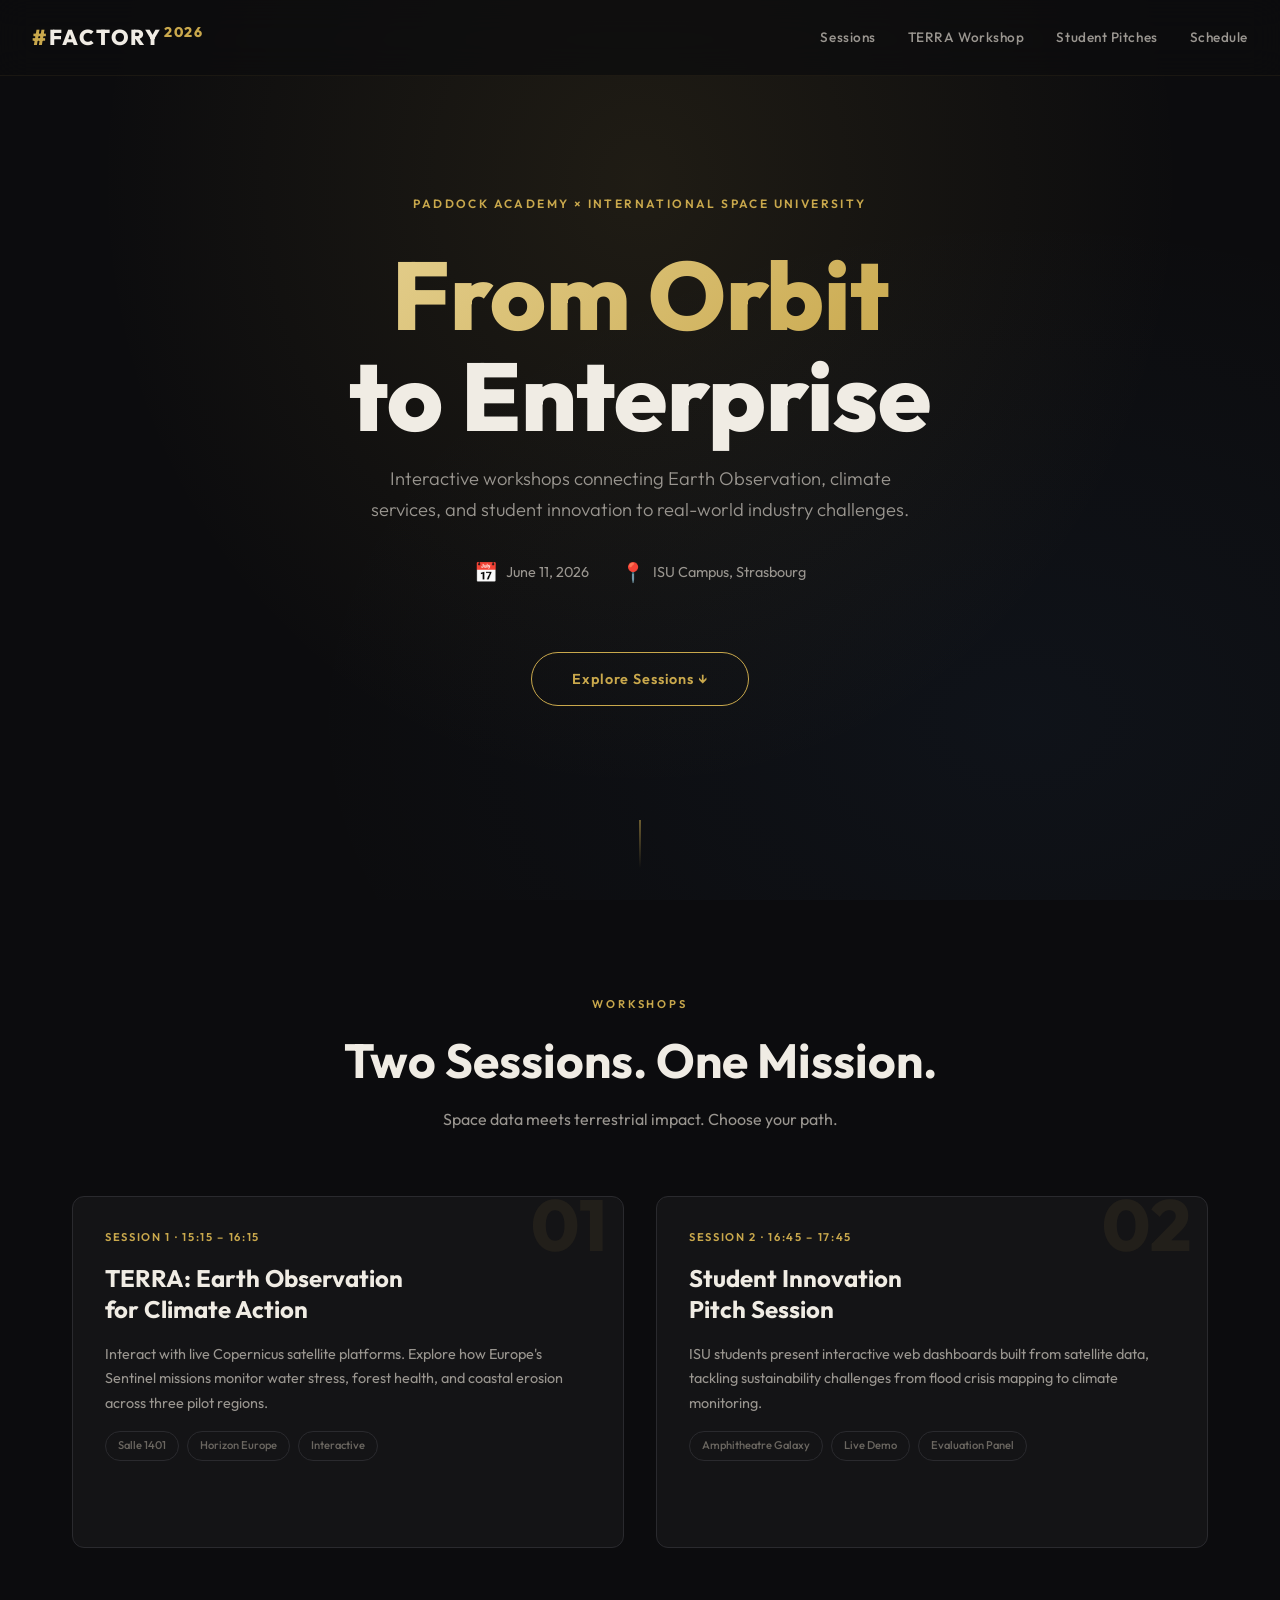
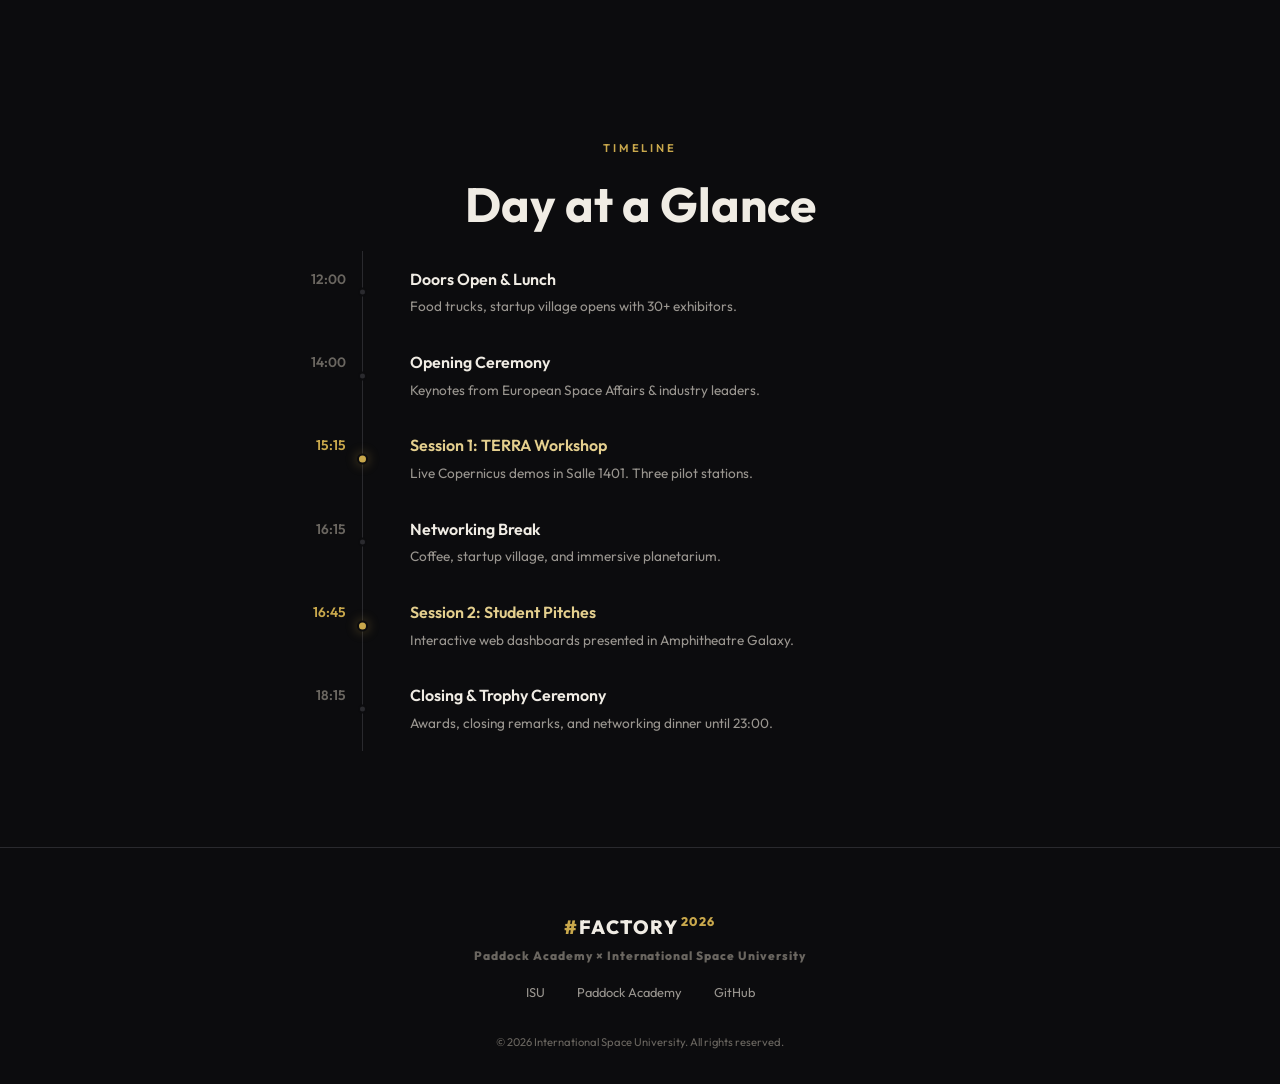
==== index.html @ d9ef0652 "Initial skeleton: landing page + TERRA + Student Pitches presentations" ====
<!DOCTYPE html>
<html lang="en">
<head>
    <meta charset="UTF-8">
    <meta name="viewport" content="width=device-width, initial-scale=1.0">
    <meta name="description" content="Factory 2026 ISU Workshops: TERRA Earth Observation & Student Innovation Pitches at Paddock Academy, Strasbourg">
    <title>Factory 2026 | ISU Workshops</title>
    <link rel="preconnect" href="https://fonts.googleapis.com">
    <link rel="preconnect" href="https://fonts.gstatic.com" crossorigin>
    <link href="https://fonts.googleapis.com/css2?family=Outfit:wght@300;400;500;600;700;800&display=swap" rel="stylesheet">
    <link rel="stylesheet" href="style.css">
</head>
<body>

    <!-- ═══════════════════════════════════════════ -->
    <!-- HERO / LANDING                              -->
    <!-- ═══════════════════════════════════════════ -->
    <header id="hero">
        <div class="hero-overlay"></div>
        <nav class="top-nav">
            <div class="nav-brand">
                <span class="brand-hash">#</span>FACTORY<span class="brand-year">2026</span>
            </div>
            <ul class="nav-links">
                <li><a href="#sessions">Sessions</a></li>
                <li><a href="#terra">TERRA Workshop</a></li>
                <li><a href="#pitches">Student Pitches</a></li>
                <li><a href="#schedule">Schedule</a></li>
            </ul>
        </nav>
        <div class="hero-content">
            <p class="hero-tag">PADDOCK ACADEMY &times; INTERNATIONAL SPACE UNIVERSITY</p>
            <h1 class="hero-title">
                <span class="title-line-1">From Orbit</span>
                <span class="title-line-2">to Enterprise</span>
            </h1>
            <p class="hero-subtitle">
                Interactive workshops connecting Earth Observation, climate services, and student innovation to real-world industry challenges.
            </p>
            <div class="hero-meta">
                <div class="meta-item">
                    <span class="meta-icon">📅</span>
                    <span>June 11, 2026</span>
                </div>
                <div class="meta-item">
                    <span class="meta-icon">📍</span>
                    <span>ISU Campus, Strasbourg</span>
                </div>
            </div>
            <a href="#sessions" class="hero-cta">Explore Sessions &darr;</a>
        </div>
        <div class="hero-scroll-indicator">
            <div class="scroll-line"></div>
        </div>
    </header>

    <!-- ═══════════════════════════════════════════ -->
    <!-- SESSION CARDS                               -->
    <!-- ═══════════════════════════════════════════ -->
    <section id="sessions" class="sessions-section">
        <div class="container">
            <p class="section-tag">Workshops</p>
            <h2 class="section-title">Two Sessions. One Mission.</h2>
            <p class="section-desc">Space data meets terrestrial impact. Choose your path.</p>

            <div class="session-grid">
                <!-- Session 1: TERRA -->
                <a href="terra.html" class="session-card" id="card-terra">
                    <div class="card-number">01</div>
                    <div class="card-badge">Session 1 &middot; 15:15 &ndash; 16:15</div>
                    <h3 class="card-title">TERRA: Earth Observation<br>for Climate Action</h3>
                    <p class="card-desc">
                        Interact with live Copernicus satellite platforms. Explore how Europe's Sentinel missions monitor water stress, forest health, and coastal erosion across three pilot regions.
                    </p>
                    <div class="card-details">
                        <span class="detail-chip">Salle 1401</span>
                        <span class="detail-chip">Horizon Europe</span>
                        <span class="detail-chip">Interactive</span>
                    </div>
                    <div class="card-arrow">&rarr;</div>
                </a>

                <!-- Session 2: Student Pitches -->
                <a href="pitches.html" class="session-card" id="card-pitches">
                    <div class="card-number">02</div>
                    <div class="card-badge">Session 2 &middot; 16:45 &ndash; 17:45</div>
                    <h3 class="card-title">Student Innovation<br>Pitch Session</h3>
                    <p class="card-desc">
                        ISU students present interactive web dashboards built from satellite data, tackling sustainability challenges from flood crisis mapping to climate monitoring.
                    </p>
                    <div class="card-details">
                        <span class="detail-chip">Amphitheatre Galaxy</span>
                        <span class="detail-chip">Live Demo</span>
                        <span class="detail-chip">Evaluation Panel</span>
                    </div>
                    <div class="card-arrow">&rarr;</div>
                </a>
            </div>
        </div>
    </section>

    <!-- ═══════════════════════════════════════════ -->
    <!-- SCHEDULE                                    -->
    <!-- ═══════════════════════════════════════════ -->
    <section id="schedule" class="schedule-section">
        <div class="container">
            <p class="section-tag">Timeline</p>
            <h2 class="section-title">Day at a Glance</h2>

            <div class="timeline">
                <div class="timeline-item">
                    <div class="tl-time">12:00</div>
                    <div class="tl-content">
                        <h4>Doors Open &amp; Lunch</h4>
                        <p>Food trucks, startup village opens with 30+ exhibitors.</p>
                    </div>
                </div>
                <div class="timeline-item">
                    <div class="tl-time">14:00</div>
                    <div class="tl-content">
                        <h4>Opening Ceremony</h4>
                        <p>Keynotes from European Space Affairs &amp; industry leaders.</p>
                    </div>
                </div>
                <div class="timeline-item active">
                    <div class="tl-time">15:15</div>
                    <div class="tl-content">
                        <h4>Session 1: TERRA Workshop</h4>
                        <p>Live Copernicus demos in Salle 1401. Three pilot stations.</p>
                    </div>
                </div>
                <div class="timeline-item">
                    <div class="tl-time">16:15</div>
                    <div class="tl-content">
                        <h4>Networking Break</h4>
                        <p>Coffee, startup village, and immersive planetarium.</p>
                    </div>
                </div>
                <div class="timeline-item active">
                    <div class="tl-time">16:45</div>
                    <div class="tl-content">
                        <h4>Session 2: Student Pitches</h4>
                        <p>Interactive web dashboards presented in Amphitheatre Galaxy.</p>
                    </div>
                </div>
                <div class="timeline-item">
                    <div class="tl-time">18:15</div>
                    <div class="tl-content">
                        <h4>Closing &amp; Trophy Ceremony</h4>
                        <p>Awards, closing remarks, and networking dinner until 23:00.</p>
                    </div>
                </div>
            </div>
        </div>
    </section>

    <!-- ═══════════════════════════════════════════ -->
    <!-- FOOTER                                      -->
    <!-- ═══════════════════════════════════════════ -->
    <footer class="site-footer">
        <div class="container footer-inner">
            <div class="footer-brand">
                <span class="brand-hash">#</span>FACTORY<span class="brand-year">2026</span>
                <p class="footer-sub">Paddock Academy &times; International Space University</p>
            </div>
            <div class="footer-links">
                <a href="https://www.isunet.edu" target="_blank" rel="noopener">ISU</a>
                <a href="https://paddock-academy.eu" target="_blank" rel="noopener">Paddock Academy</a>
                <a href="https://github.com/sounny/factory26" target="_blank" rel="noopener">GitHub</a>
            </div>
            <p class="footer-copy">&copy; 2026 International Space University. All rights reserved.</p>
        </div>
    </footer>

    <script src="main.js"></script>
</body>
</html>
---- style.css ----
/* ══════════════════════════════════════════════════════════════
   Factory 2026 – Design System
   Inspired by Paddock Academy: dark, gold, modern, bold
   ══════════════════════════════════════════════════════════════ */

/* ── TOKENS ─────────────────────────────────────────────────── */
:root {
    /* Palette */
    --gold:        #c9a84c;
    --gold-light:  #e4cf8e;
    --gold-bright: #f5d96e;
    --amber:       #d4a937;
    --dark:        #0c0c0e;
    --dark-card:   #141416;
    --dark-surface:#1a1a1e;
    --dark-border: #2a2a2e;
    --text-primary:#f0ece4;
    --text-muted:  #9a9690;
    --text-dim:    #6a6660;
    --accent-blue: #4a8fe7;

    /* Typography */
    --font: 'Outfit', system-ui, -apple-system, sans-serif;

    /* Spacing */
    --space-xs: .5rem;
    --space-sm: 1rem;
    --space-md: 2rem;
    --space-lg: 4rem;
    --space-xl: 6rem;

    /* Radius */
    --radius: 12px;
    --radius-sm: 8px;

    /* Transitions */
    --ease: cubic-bezier(.4, 0, .2, 1);
    --speed: 320ms;
}

/* ── RESET & BASE ───────────────────────────────────────────── */
*, *::before, *::after { box-sizing: border-box; margin: 0; padding: 0; }

html {
    scroll-behavior: smooth;
    font-size: 16px;
    -webkit-font-smoothing: antialiased;
}

body {
    font-family: var(--font);
    background: var(--dark);
    color: var(--text-primary);
    line-height: 1.6;
    overflow-x: hidden;
}

a { color: inherit; text-decoration: none; }
ul { list-style: none; }

.container {
    max-width: 1200px;
    margin: 0 auto;
    padding: 0 var(--space-md);
}

/* ── NAVIGATION ─────────────────────────────────────────────── */
.top-nav {
    position: fixed;
    top: 0; left: 0; right: 0;
    z-index: 100;
    display: flex;
    align-items: center;
    justify-content: space-between;
    padding: 1.25rem var(--space-md);
    background: rgba(12, 12, 14, .75);
    backdrop-filter: blur(16px);
    -webkit-backdrop-filter: blur(16px);
    border-bottom: 1px solid rgba(201, 168, 76, .08);
    transition: background var(--speed) var(--ease);
}

.nav-brand {
    font-size: 1.35rem;
    font-weight: 800;
    letter-spacing: .08em;
    color: var(--text-primary);
}

.brand-hash {
    color: var(--gold);
    font-weight: 800;
}

.brand-year {
    color: var(--gold);
    font-size: .65em;
    vertical-align: super;
    margin-left: 2px;
}

.nav-links {
    display: flex;
    gap: var(--space-md);
}

.nav-links a {
    font-size: .85rem;
    font-weight: 500;
    color: var(--text-muted);
    letter-spacing: .04em;
    transition: color var(--speed) var(--ease);
    position: relative;
}

.nav-links a::after {
    content: '';
    position: absolute;
    bottom: -4px; left: 0;
    width: 0; height: 2px;
    background: var(--gold);
    transition: width var(--speed) var(--ease);
}

.nav-links a:hover { color: var(--gold-light); }
.nav-links a:hover::after { width: 100%; }

/* ── HERO ───────────────────────────────────────────────────── */
#hero {
    position: relative;
    min-height: 100vh;
    display: flex;
    flex-direction: column;
    align-items: center;
    justify-content: center;
    text-align: center;
    padding: var(--space-xl) var(--space-md);
    background:
        radial-gradient(ellipse at 50% 20%, rgba(201, 168, 76, .10) 0%, transparent 60%),
        radial-gradient(ellipse at 80% 80%, rgba(74, 143, 231, .05) 0%, transparent 50%),
        var(--dark);
    overflow: hidden;
}

.hero-overlay {
    position: absolute;
    inset: 0;
    background: url('data:image/svg+xml,<svg xmlns="http://www.w3.org/2000/svg" viewBox="0 0 100 100"><circle cx="50" cy="50" r="0.4" fill="%23c9a84c" opacity="0.15"/></svg>') repeat;
    background-size: 30px 30px;
    opacity: .4;
    animation: drift 60s linear infinite;
}

@keyframes drift {
    from { transform: translateY(0); }
    to   { transform: translateY(-30px); }
}

.hero-content {
    position: relative;
    z-index: 2;
    max-width: 800px;
}

.hero-tag {
    font-size: .75rem;
    font-weight: 600;
    letter-spacing: .2em;
    color: var(--gold);
    margin-bottom: var(--space-md);
    text-transform: uppercase;
}

.hero-title {
    font-size: clamp(3rem, 8vw, 6rem);
    font-weight: 800;
    line-height: 1.05;
    margin-bottom: var(--space-sm);
}

.title-line-1 {
    display: block;
    background: linear-gradient(135deg, var(--gold-light), var(--gold));
    -webkit-background-clip: text;
    -webkit-text-fill-color: transparent;
    background-clip: text;
}

.title-line-2 {
    display: block;
    color: var(--text-primary);
}

.hero-subtitle {
    font-size: 1.15rem;
    font-weight: 300;
    color: var(--text-muted);
    max-width: 560px;
    margin: 0 auto var(--space-md);
    line-height: 1.7;
}

.hero-meta {
    display: flex;
    gap: var(--space-md);
    justify-content: center;
    margin-bottom: var(--space-lg);
}

.meta-item {
    display: flex;
    align-items: center;
    gap: var(--space-xs);
    font-size: .9rem;
    color: var(--text-muted);
}

.meta-icon { font-size: 1.2rem; }

.hero-cta {
    display: inline-block;
    padding: .9rem 2.5rem;
    border: 1px solid var(--gold);
    border-radius: 50px;
    font-size: .9rem;
    font-weight: 600;
    letter-spacing: .06em;
    color: var(--gold);
    transition: all var(--speed) var(--ease);
}

.hero-cta:hover {
    background: var(--gold);
    color: var(--dark);
    transform: translateY(-2px);
    box-shadow: 0 8px 30px rgba(201, 168, 76, .25);
}

.hero-scroll-indicator {
    position: absolute;
    bottom: 2rem;
    left: 50%;
    transform: translateX(-50%);
}

.scroll-line {
    width: 1px;
    height: 48px;
    background: linear-gradient(to bottom, var(--gold), transparent);
    animation: pulse-line 2s ease-in-out infinite;
}

@keyframes pulse-line {
    0%, 100% { opacity: .3; transform: scaleY(1); }
    50%      { opacity: 1;  transform: scaleY(1.3); }
}

/* ── SECTION COMMON ─────────────────────────────────────────── */
.section-tag {
    font-size: .7rem;
    font-weight: 600;
    letter-spacing: .25em;
    text-transform: uppercase;
    color: var(--gold);
    margin-bottom: var(--space-xs);
}

.section-title {
    font-size: clamp(2rem, 4vw, 3rem);
    font-weight: 700;
    margin-bottom: var(--space-xs);
}

.section-desc {
    font-size: 1rem;
    color: var(--text-muted);
    margin-bottom: var(--space-lg);
}

/* ── SESSION CARDS ──────────────────────────────────────────── */
.sessions-section {
    padding: var(--space-xl) 0;
    text-align: center;
}

.session-grid {
    display: grid;
    grid-template-columns: repeat(auto-fit, minmax(360px, 1fr));
    gap: var(--space-md);
    text-align: left;
}

.session-card {
    position: relative;
    display: flex;
    flex-direction: column;
    padding: var(--space-md);
    background: var(--dark-card);
    border: 1px solid var(--dark-border);
    border-radius: var(--radius);
    overflow: hidden;
    transition: all var(--speed) var(--ease);
    cursor: pointer;
}

.session-card::before {
    content: '';
    position: absolute;
    top: 0; left: 0; right: 0;
    height: 3px;
    background: linear-gradient(90deg, var(--gold), var(--amber));
    transform: scaleX(0);
    transform-origin: left;
    transition: transform var(--speed) var(--ease);
}

.session-card:hover {
    border-color: var(--gold);
    transform: translateY(-4px);
    box-shadow:
        0 12px 40px rgba(0,0,0,.4),
        0 0 60px rgba(201, 168, 76, .06);
}

.session-card:hover::before { transform: scaleX(1); }

.card-number {
    font-size: 4.5rem;
    font-weight: 800;
    line-height: 1;
    color: rgba(201, 168, 76, .08);
    position: absolute;
    top: -8px; right: 16px;
    pointer-events: none;
    transition: color var(--speed) var(--ease);
}

.session-card:hover .card-number { color: rgba(201, 168, 76, .15); }

.card-badge {
    font-size: .7rem;
    font-weight: 600;
    letter-spacing: .15em;
    text-transform: uppercase;
    color: var(--gold);
    margin-bottom: var(--space-sm);
}

.card-title {
    font-size: 1.5rem;
    font-weight: 700;
    line-height: 1.3;
    margin-bottom: var(--space-sm);
}

.card-desc {
    font-size: .9rem;
    color: var(--text-muted);
    line-height: 1.7;
    flex: 1;
    margin-bottom: var(--space-sm);
}

.card-details {
    display: flex;
    flex-wrap: wrap;
    gap: var(--space-xs);
    margin-bottom: var(--space-sm);
}

.detail-chip {
    font-size: .7rem;
    font-weight: 500;
    padding: .3rem .75rem;
    border: 1px solid var(--dark-border);
    border-radius: 50px;
    color: var(--text-dim);
    transition: all var(--speed) var(--ease);
}

.session-card:hover .detail-chip {
    border-color: rgba(201, 168, 76, .3);
    color: var(--gold-light);
}

.card-arrow {
    font-size: 1.5rem;
    color: var(--gold);
    opacity: 0;
    transform: translateX(-8px);
    transition: all var(--speed) var(--ease);
    align-self: flex-end;
}

.session-card:hover .card-arrow {
    opacity: 1;
    transform: translateX(0);
}

/* ── SCHEDULE / TIMELINE ────────────────────────────────────── */
.schedule-section {
    padding: var(--space-xl) 0;
    text-align: center;
}

.timeline {
    position: relative;
    max-width: 700px;
    margin: 0 auto;
    text-align: left;
}

.timeline::before {
    content: '';
    position: absolute;
    left: 72px;
    top: 0; bottom: 0;
    width: 1px;
    background: var(--dark-border);
}

.timeline-item {
    display: flex;
    gap: var(--space-md);
    padding: var(--space-sm) 0;
    position: relative;
}

.timeline-item::after {
    content: '';
    position: absolute;
    left: 68px;
    top: 50%;
    transform: translateY(-50%);
    width: 9px; height: 9px;
    border-radius: 50%;
    background: var(--dark-border);
    border: 2px solid var(--dark);
    transition: all var(--speed) var(--ease);
}

.timeline-item.active::after {
    background: var(--gold);
    box-shadow: 0 0 12px rgba(201, 168, 76, .4);
    width: 11px; height: 11px;
    left: 67px;
}

.tl-time {
    flex: 0 0 56px;
    font-size: .85rem;
    font-weight: 600;
    color: var(--text-dim);
    text-align: right;
    padding-top: 2px;
}

.timeline-item.active .tl-time { color: var(--gold); }

.tl-content {
    padding-left: var(--space-md);
}

.tl-content h4 {
    font-size: 1rem;
    font-weight: 600;
    margin-bottom: 4px;
}

.timeline-item.active .tl-content h4 { color: var(--gold-light); }

.tl-content p {
    font-size: .85rem;
    color: var(--text-muted);
}

/* ── FOOTER ─────────────────────────────────────────────────── */
.site-footer {
    padding: var(--space-lg) 0 var(--space-md);
    border-top: 1px solid var(--dark-border);
}

.footer-inner {
    display: flex;
    flex-direction: column;
    align-items: center;
    gap: var(--space-sm);
    text-align: center;
}

.footer-brand {
    font-size: 1.2rem;
    font-weight: 800;
    letter-spacing: .08em;
}

.footer-sub {
    font-size: .75rem;
    color: var(--text-dim);
    margin-top: 4px;
    letter-spacing: .08em;
}

.footer-links {
    display: flex;
    gap: var(--space-md);
}

.footer-links a {
    font-size: .8rem;
    color: var(--text-muted);
    transition: color var(--speed) var(--ease);
}

.footer-links a:hover { color: var(--gold); }

.footer-copy {
    font-size: .7rem;
    color: var(--text-dim);
    margin-top: var(--space-sm);
}

/* ── RESPONSIVE ─────────────────────────────────────────────── */
@media (max-width: 768px) {
    .nav-links { display: none; }

    .hero-meta {
        flex-direction: column;
        gap: var(--space-xs);
    }

    .session-grid {
        grid-template-columns: 1fr;
    }

    .timeline::before { left: 52px; }
    .timeline-item::after { left: 48px; }
    .timeline-item.active::after { left: 47px; }
    .tl-time { flex: 0 0 40px; font-size: .8rem; }
}
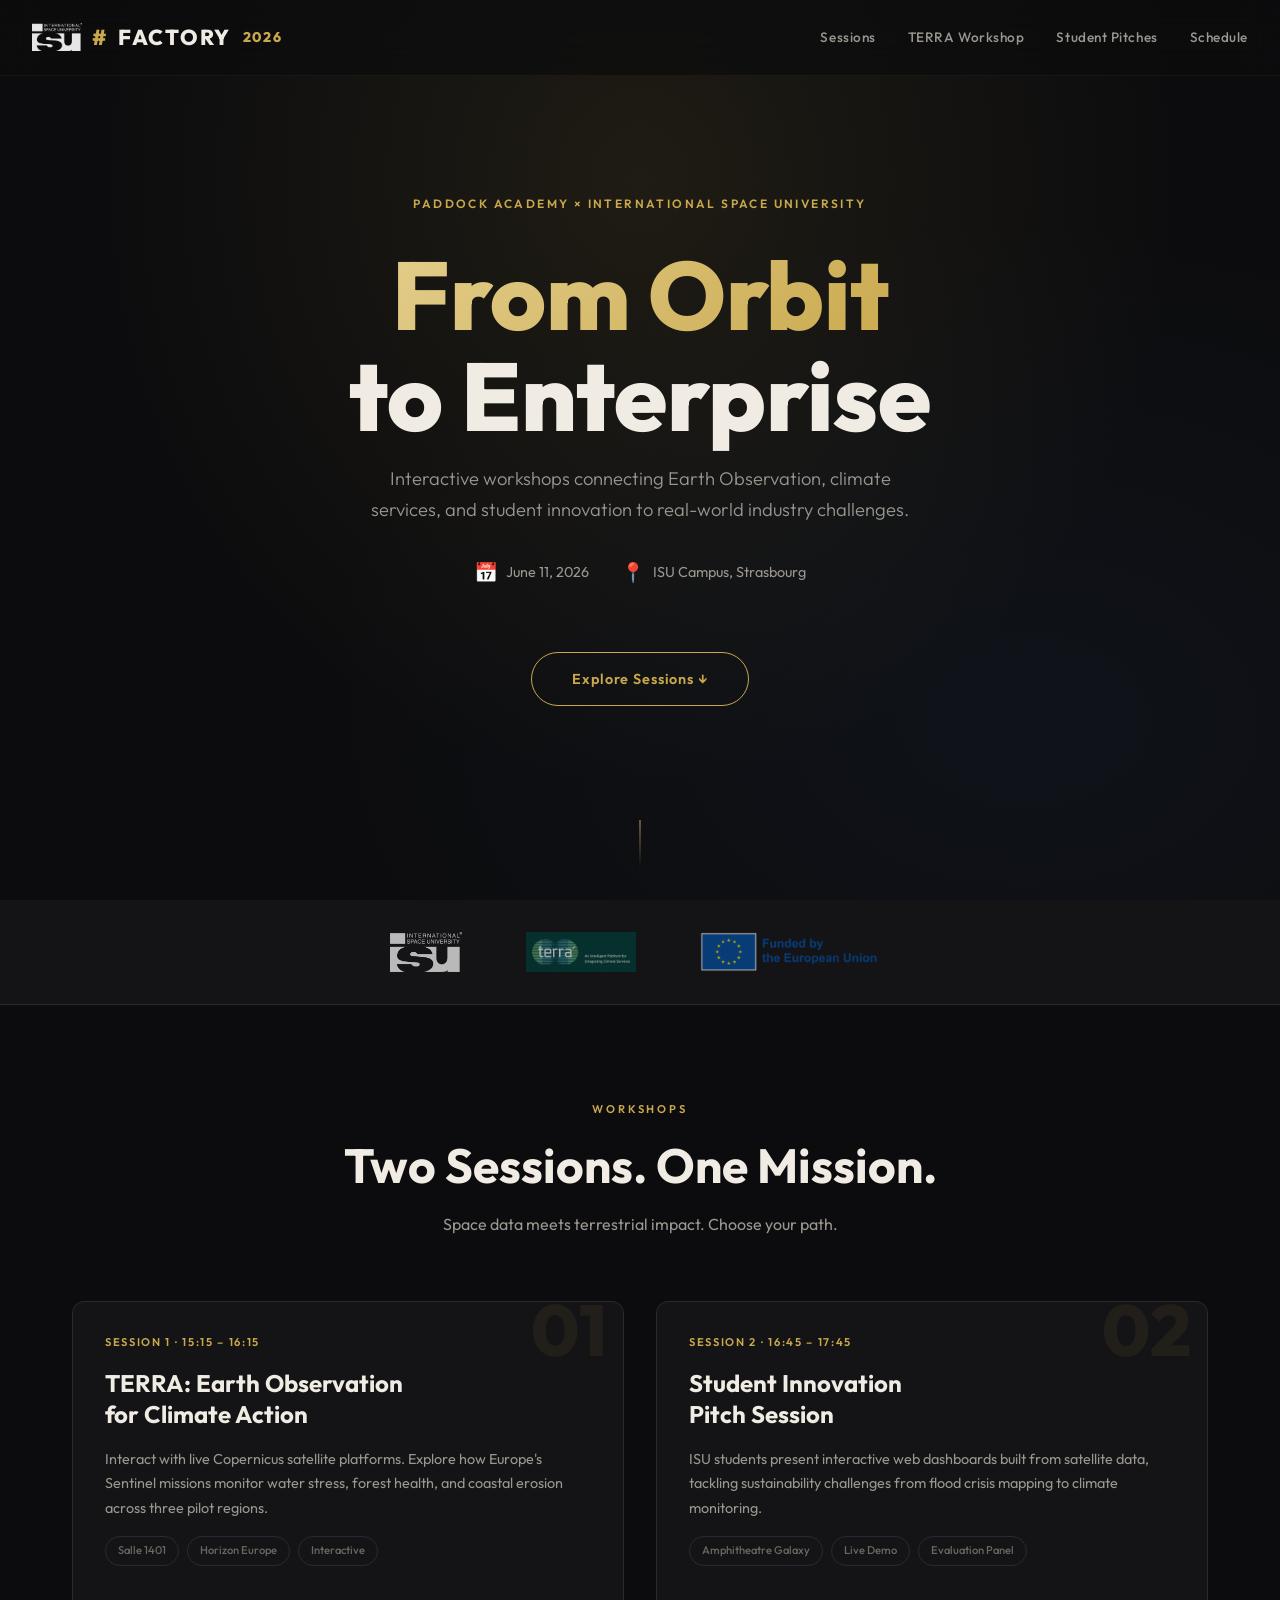
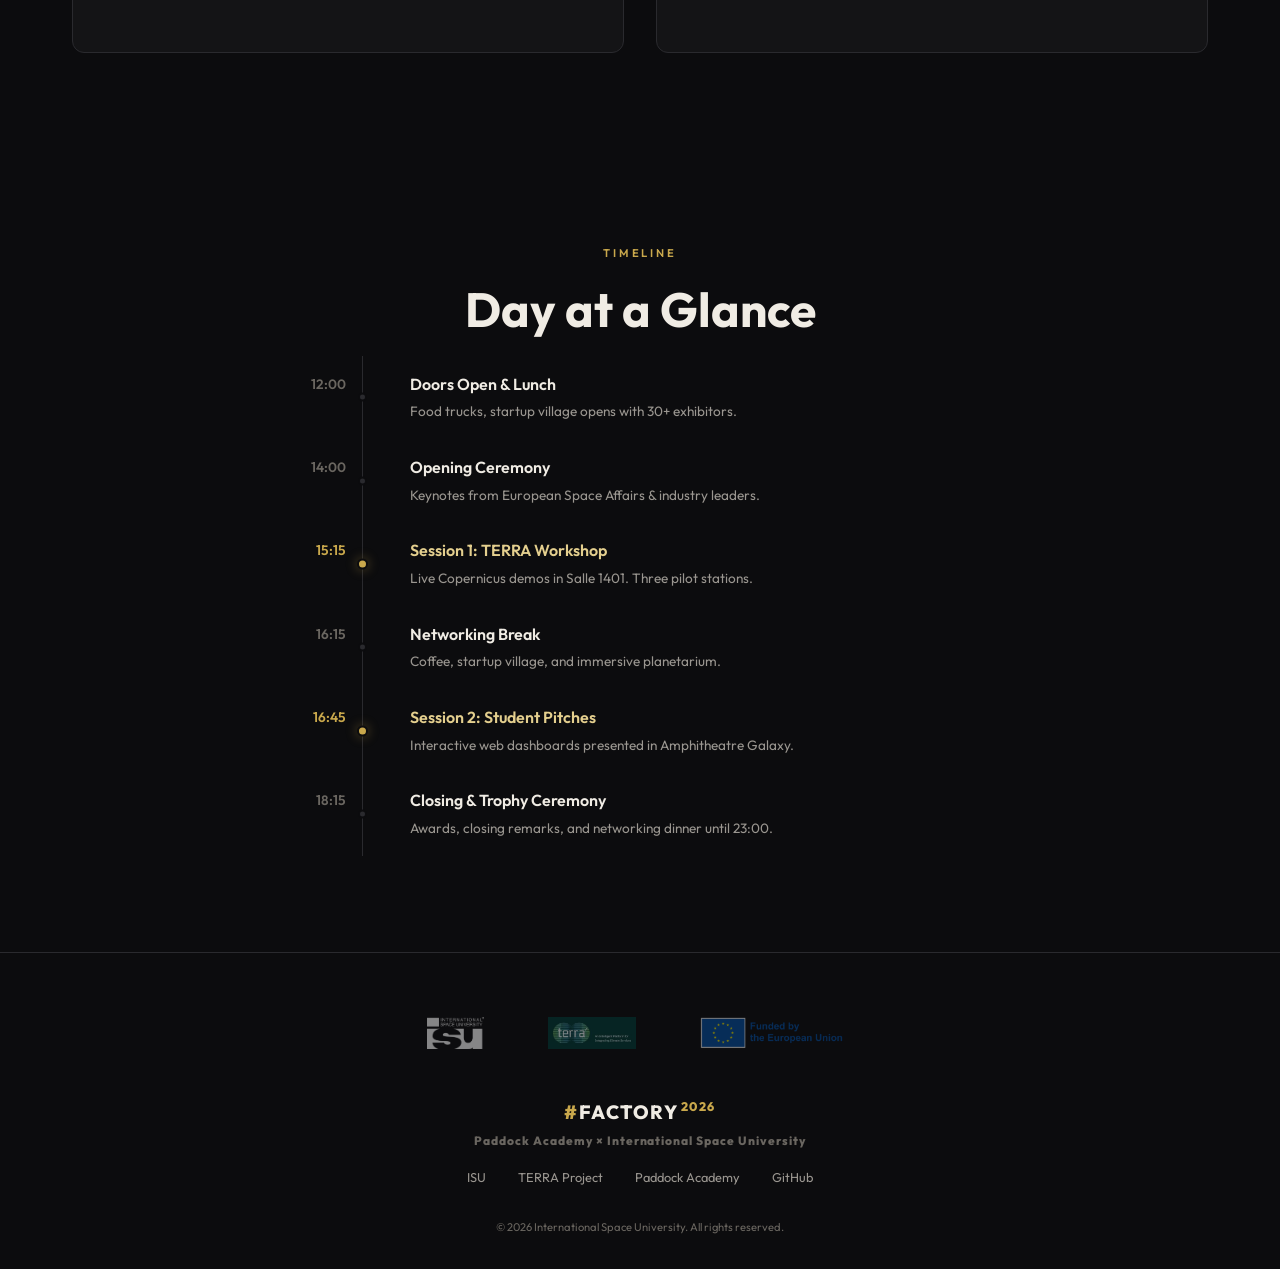
==== commit 958f03ab: "Add ISU/TERRA/EU logos, full 10-slide non-expert TERRA workshop presentation - Added ISU, TERRA, and" ====
--- a/index.html
+++ b/index.html
@@ -19,6 +19,7 @@
         <div class="hero-overlay"></div>
         <nav class="top-nav">
             <div class="nav-brand">
+                <img src="images/isu-logo.png" alt="ISU" class="nav-logo">
                 <span class="brand-hash">#</span>FACTORY<span class="brand-year">2026</span>
             </div>
             <ul class="nav-links">
@@ -53,6 +54,17 @@
             <div class="scroll-line"></div>
         </div>
     </header>
+
+    <!-- ═══════════════════════════════════════════ -->
+    <!-- PARTNER LOGOS                               -->
+    <!-- ═══════════════════════════════════════════ -->
+    <div class="logo-strip">
+        <div class="container logo-strip-inner">
+            <img src="images/isu-logo.png" alt="International Space University" class="partner-logo partner-logo-invert">
+            <img src="images/terra-logo.png" alt="TERRA Horizon Europe" class="partner-logo">
+            <img src="images/eu-funded.png" alt="Funded by the European Union" class="partner-logo">
+        </div>
+    </div>
 
     <!-- ═══════════════════════════════════════════ -->
     <!-- SESSION CARDS                               -->
@@ -159,12 +171,18 @@
     <!-- ═══════════════════════════════════════════ -->
     <footer class="site-footer">
         <div class="container footer-inner">
+            <div class="footer-logos">
+                <img src="images/isu-logo.png" alt="ISU" class="footer-logo footer-logo-invert">
+                <img src="images/terra-logo.png" alt="TERRA" class="footer-logo">
+                <img src="images/eu-funded.png" alt="EU Funded" class="footer-logo">
+            </div>
             <div class="footer-brand">
                 <span class="brand-hash">#</span>FACTORY<span class="brand-year">2026</span>
                 <p class="footer-sub">Paddock Academy &times; International Space University</p>
             </div>
             <div class="footer-links">
                 <a href="https://www.isunet.edu" target="_blank" rel="noopener">ISU</a>
+                <a href="https://terra-horizon.eu" target="_blank" rel="noopener">TERRA Project</a>
                 <a href="https://paddock-academy.eu" target="_blank" rel="noopener">Paddock Academy</a>
                 <a href="https://github.com/sounny/factory26" target="_blank" rel="noopener">GitHub</a>
             </div>
--- a/style.css
+++ b/style.css
@@ -81,10 +81,20 @@
 }
 
 .nav-brand {
+    display: flex;
+    align-items: center;
+    gap: .6rem;
     font-size: 1.35rem;
     font-weight: 800;
     letter-spacing: .08em;
     color: var(--text-primary);
+}
+
+.nav-logo {
+    height: 28px;
+    width: auto;
+    filter: brightness(0) invert(1);
+    opacity: .9;
 }
 
 .brand-hash {
@@ -253,6 +263,34 @@
 @keyframes pulse-line {
     0%, 100% { opacity: .3; transform: scaleY(1); }
     50%      { opacity: 1;  transform: scaleY(1.3); }
+}
+
+/* ── LOGO STRIP ─────────────────────────────────────────────── */
+.logo-strip {
+    padding: var(--space-md) 0;
+    border-bottom: 1px solid var(--dark-border);
+    background: var(--dark-card);
+}
+
+.logo-strip-inner {
+    display: flex;
+    align-items: center;
+    justify-content: center;
+    gap: var(--space-lg);
+    flex-wrap: wrap;
+}
+
+.partner-logo {
+    height: 40px;
+    width: auto;
+    opacity: .7;
+    transition: opacity var(--speed) var(--ease);
+}
+
+.partner-logo:hover { opacity: 1; }
+
+.partner-logo-invert {
+    filter: brightness(0) invert(1);
 }
 
 /* ── SECTION COMMON ─────────────────────────────────────────── */
@@ -480,6 +518,28 @@
     border-top: 1px solid var(--dark-border);
 }
 
+.footer-logos {
+    display: flex;
+    align-items: center;
+    justify-content: center;
+    gap: var(--space-lg);
+    margin-bottom: var(--space-md);
+    flex-wrap: wrap;
+}
+
+.footer-logo {
+    height: 32px;
+    width: auto;
+    opacity: .5;
+    transition: opacity var(--speed) var(--ease);
+}
+
+.footer-logo:hover { opacity: .8; }
+
+.footer-logo-invert {
+    filter: brightness(0) invert(1);
+}
+
 .footer-inner {
     display: flex;
     flex-direction: column;
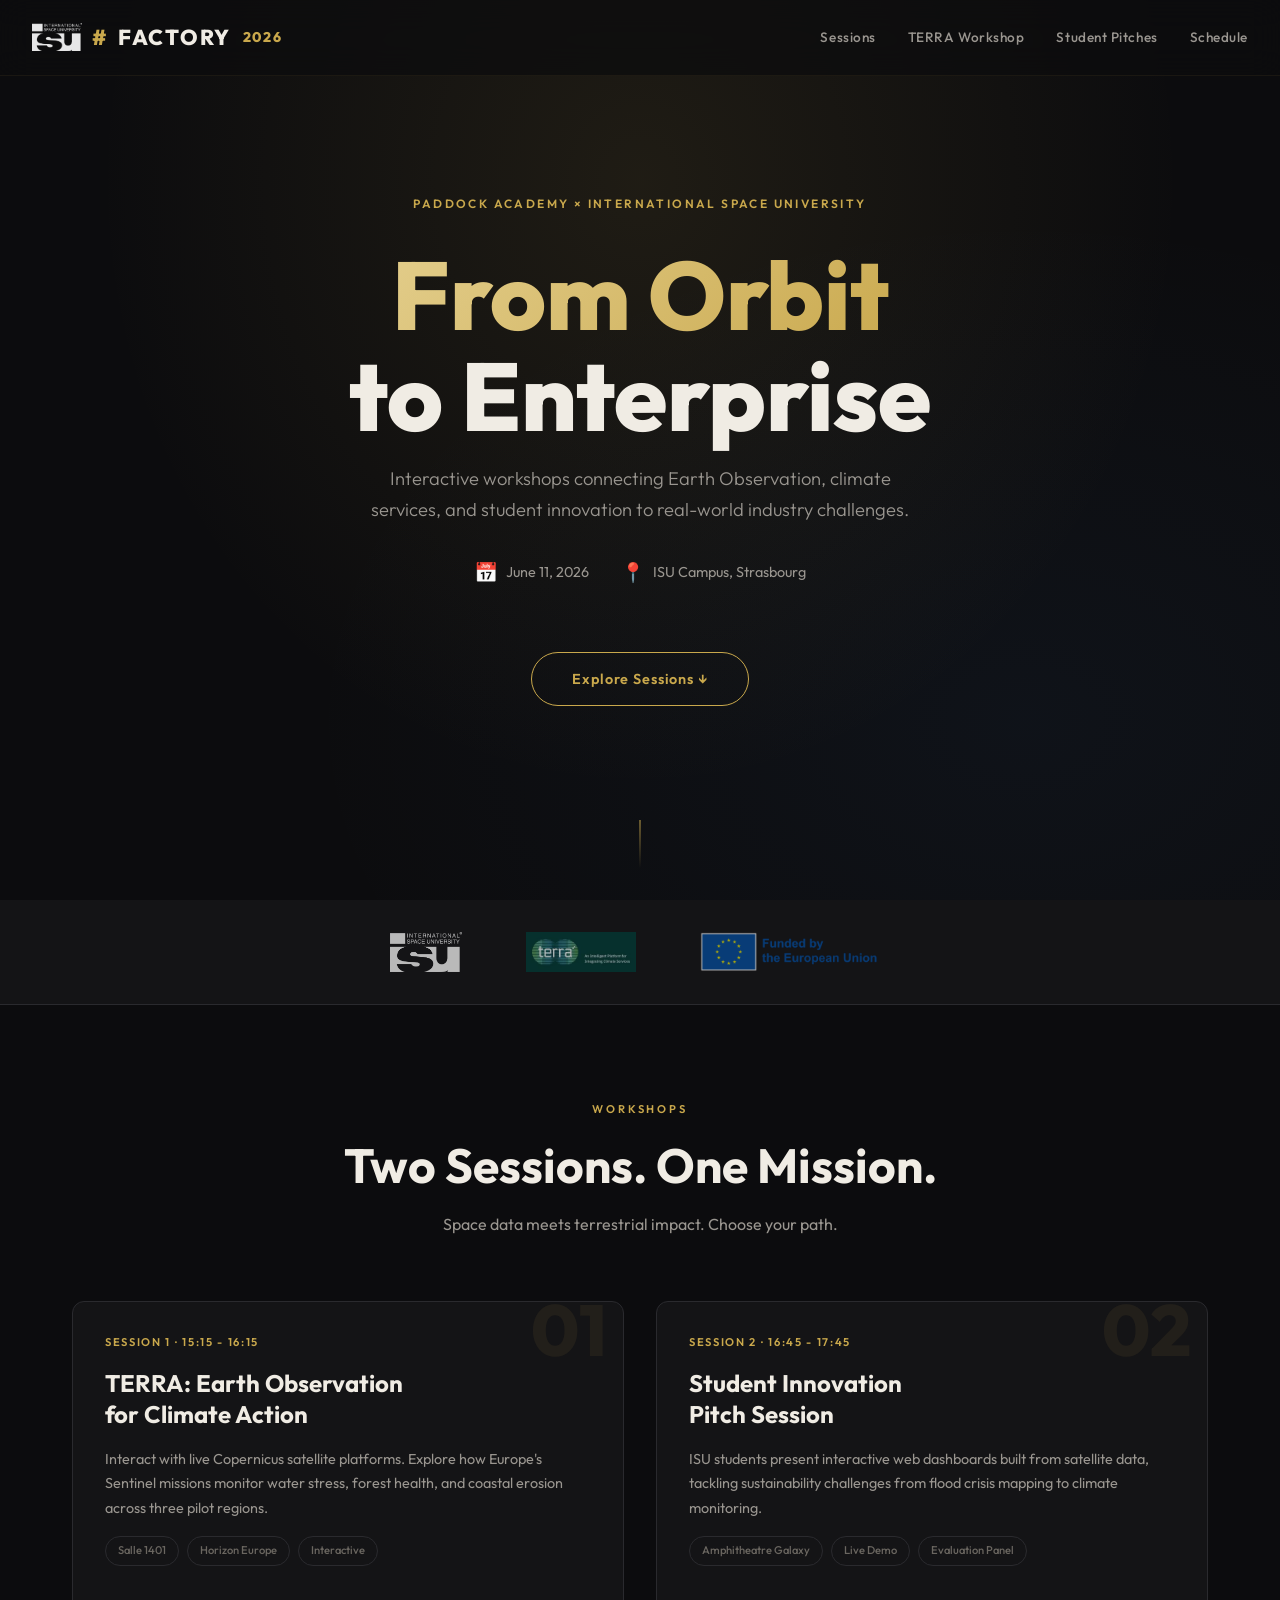
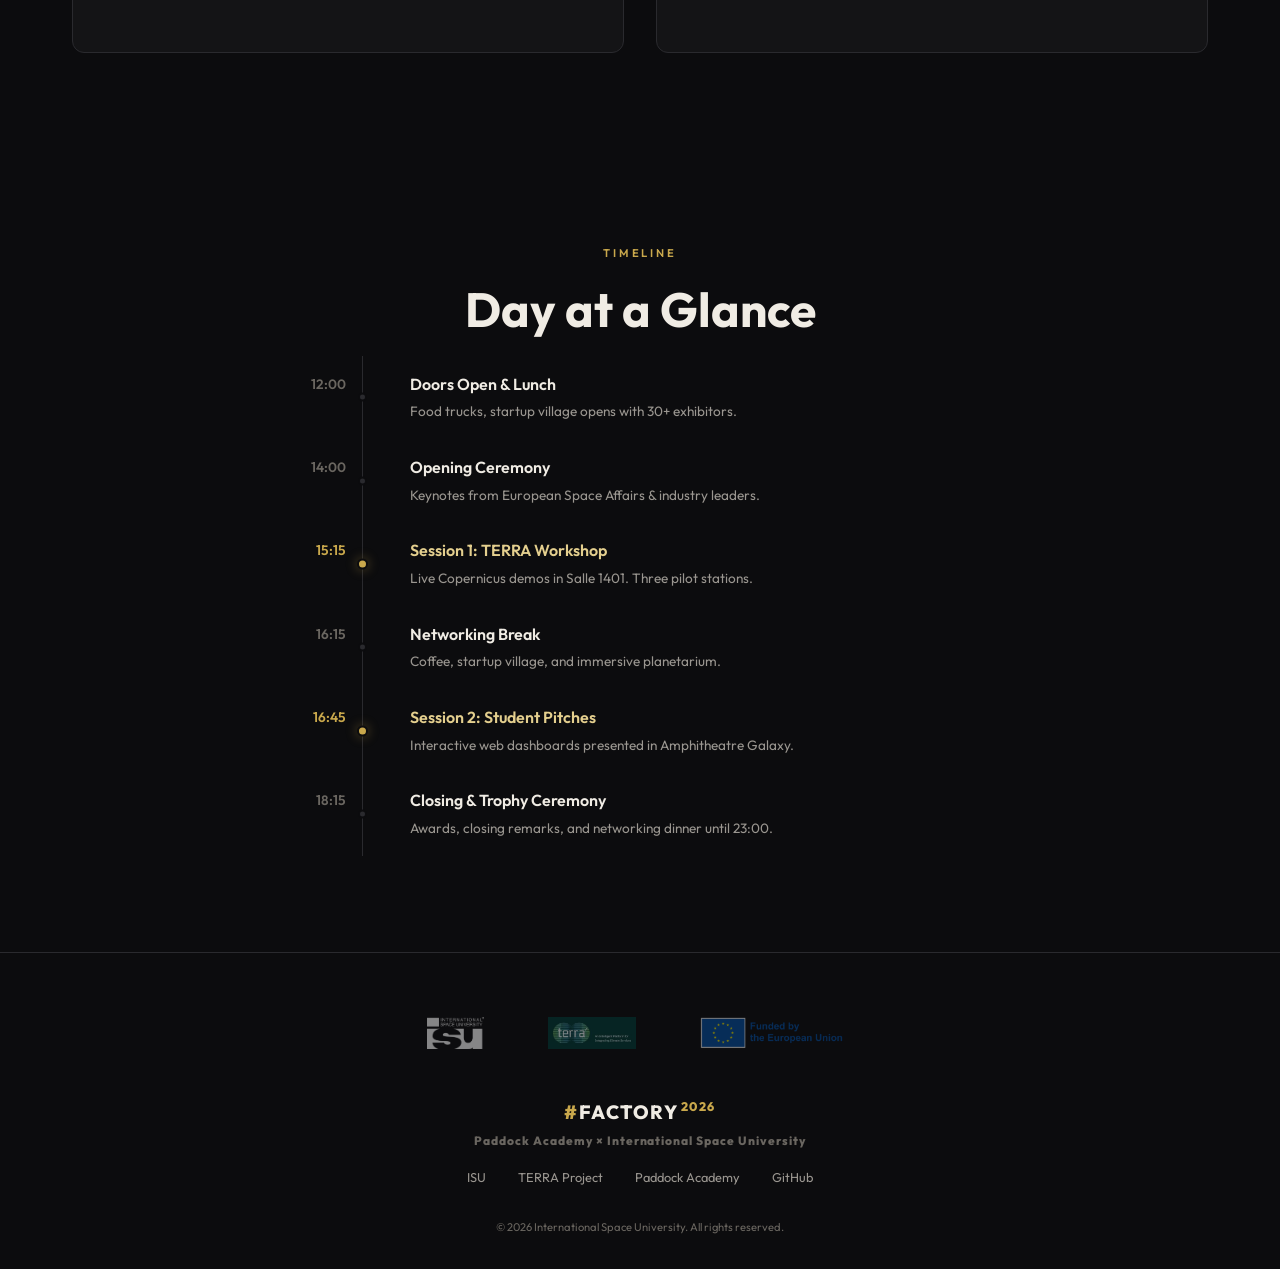
==== commit 10839cdd: "Fix video background, add custom soil moisture chatbot mockup, and remove en-dashes" ====
--- a/index.html
+++ b/index.html
@@ -79,7 +79,7 @@
                 <!-- Session 1: TERRA -->
                 <a href="terra.html" class="session-card" id="card-terra">
                     <div class="card-number">01</div>
-                    <div class="card-badge">Session 1 &middot; 15:15 &ndash; 16:15</div>
+                    <div class="card-badge">Session 1 &middot; 15:15 - 16:15</div>
                     <h3 class="card-title">TERRA: Earth Observation<br>for Climate Action</h3>
                     <p class="card-desc">
                         Interact with live Copernicus satellite platforms. Explore how Europe's Sentinel missions monitor water stress, forest health, and coastal erosion across three pilot regions.
@@ -95,7 +95,7 @@
                 <!-- Session 2: Student Pitches -->
                 <a href="pitches.html" class="session-card" id="card-pitches">
                     <div class="card-number">02</div>
-                    <div class="card-badge">Session 2 &middot; 16:45 &ndash; 17:45</div>
+                    <div class="card-badge">Session 2 &middot; 16:45 - 17:45</div>
                     <h3 class="card-title">Student Innovation<br>Pitch Session</h3>
                     <p class="card-desc">
                         ISU students present interactive web dashboards built from satellite data, tackling sustainability challenges from flood crisis mapping to climate monitoring.
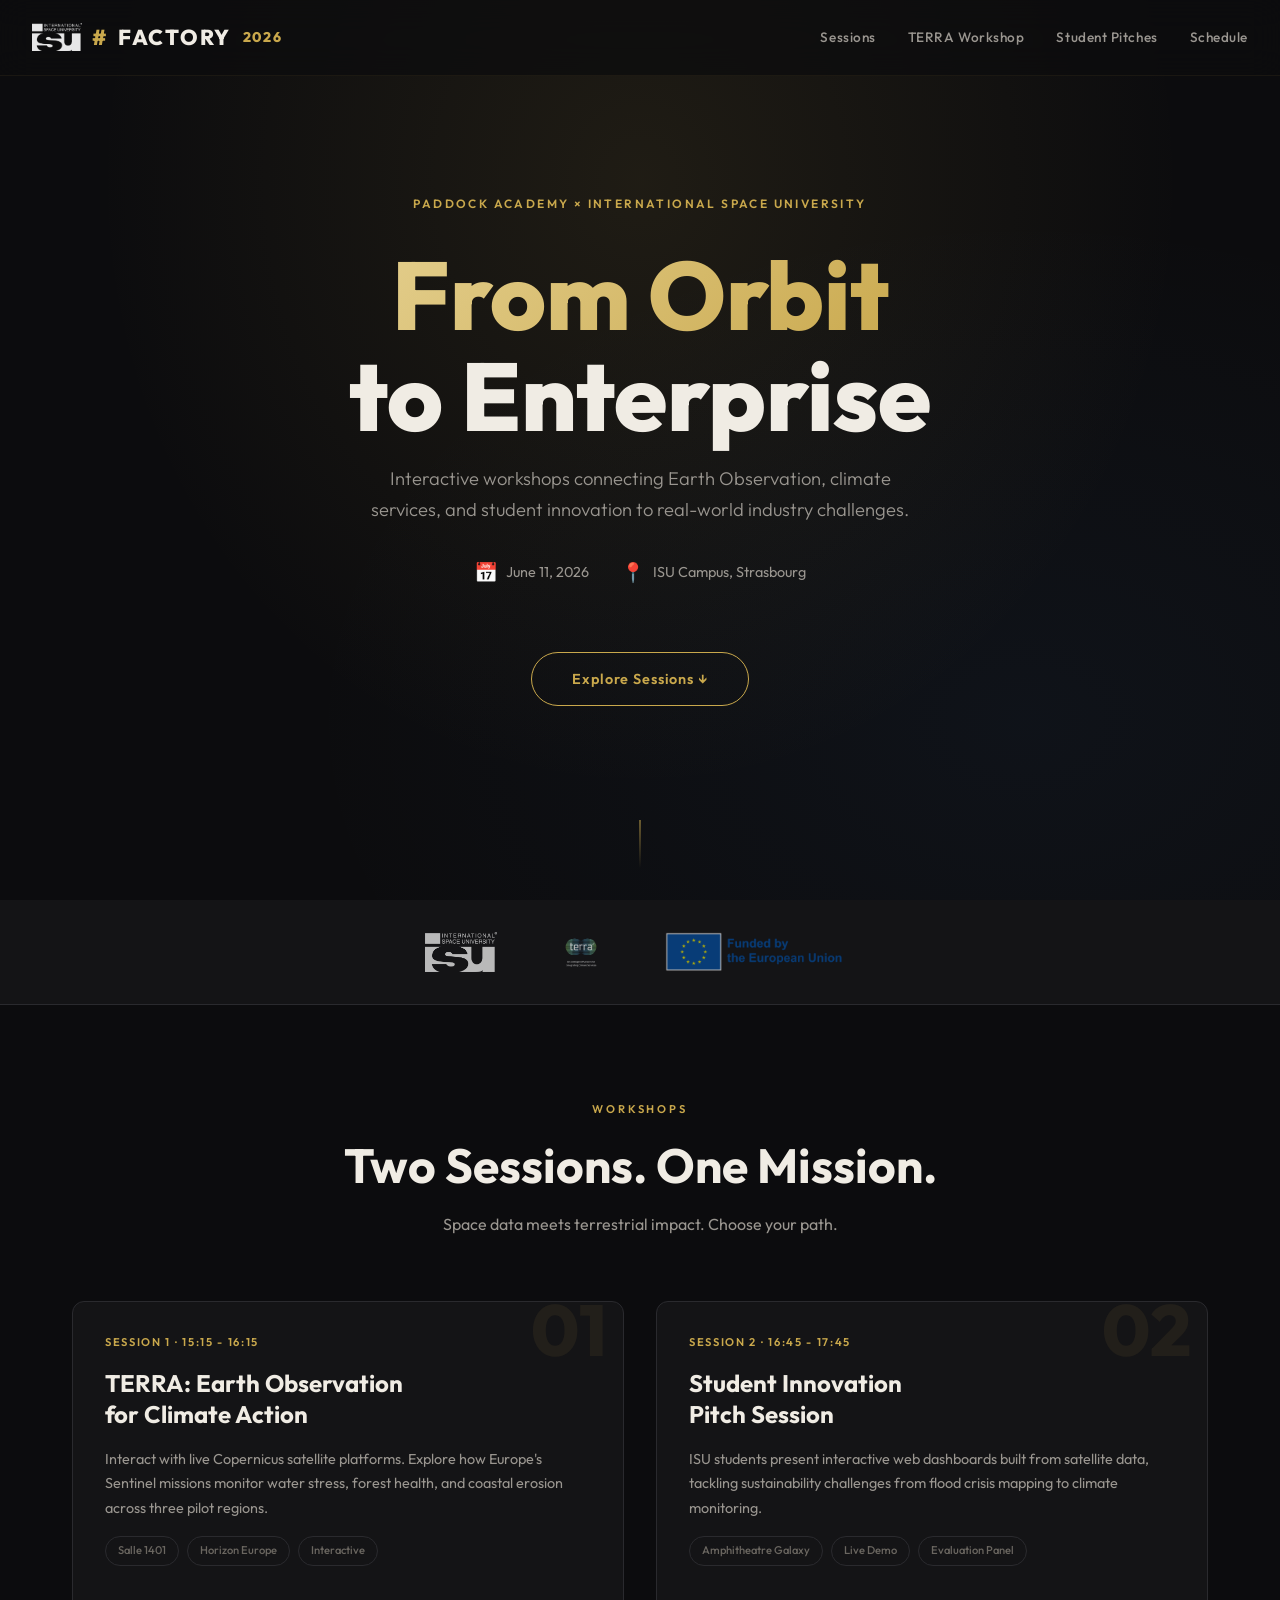
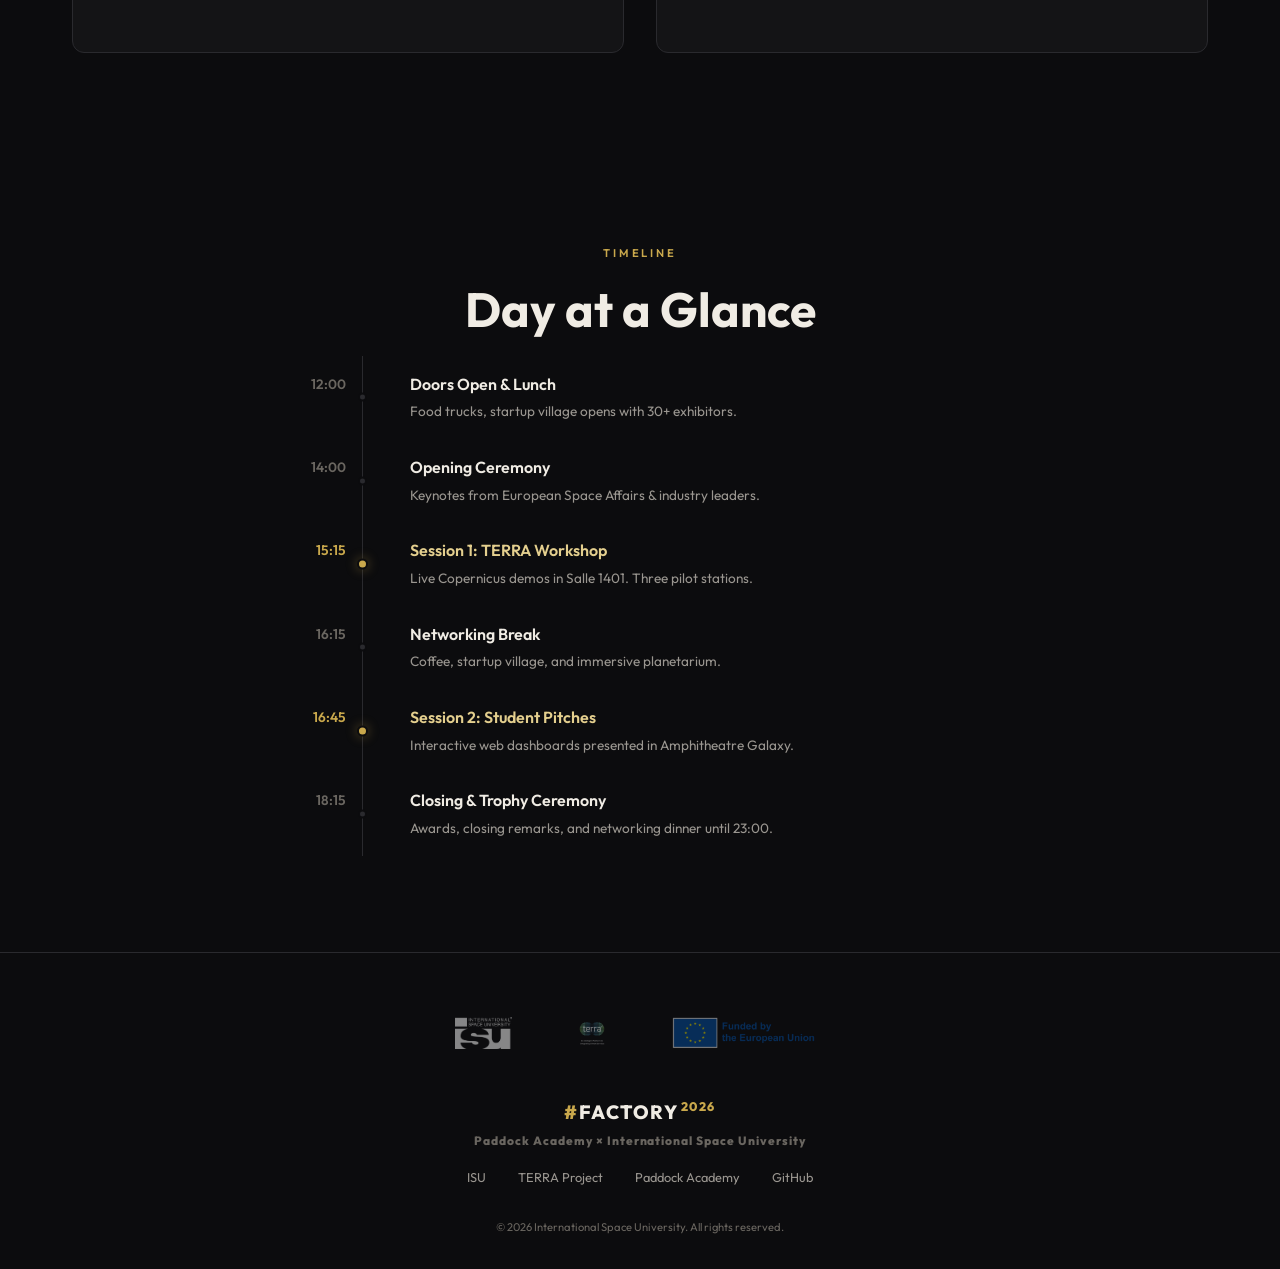
==== commit f8921b29: "Factory 2026: presentation production-ready final updates (lightbox zoom, live website iframe demo, " ====
--- a/index.html
+++ b/index.html
@@ -24,8 +24,8 @@
             </div>
             <ul class="nav-links">
                 <li><a href="#sessions">Sessions</a></li>
-                <li><a href="#terra">TERRA Workshop</a></li>
-                <li><a href="#pitches">Student Pitches</a></li>
+                <li><a href="terra.html">TERRA Workshop</a></li>
+                <li><a href="pitches.html">Student Pitches</a></li>
                 <li><a href="#schedule">Schedule</a></li>
             </ul>
         </nav>
